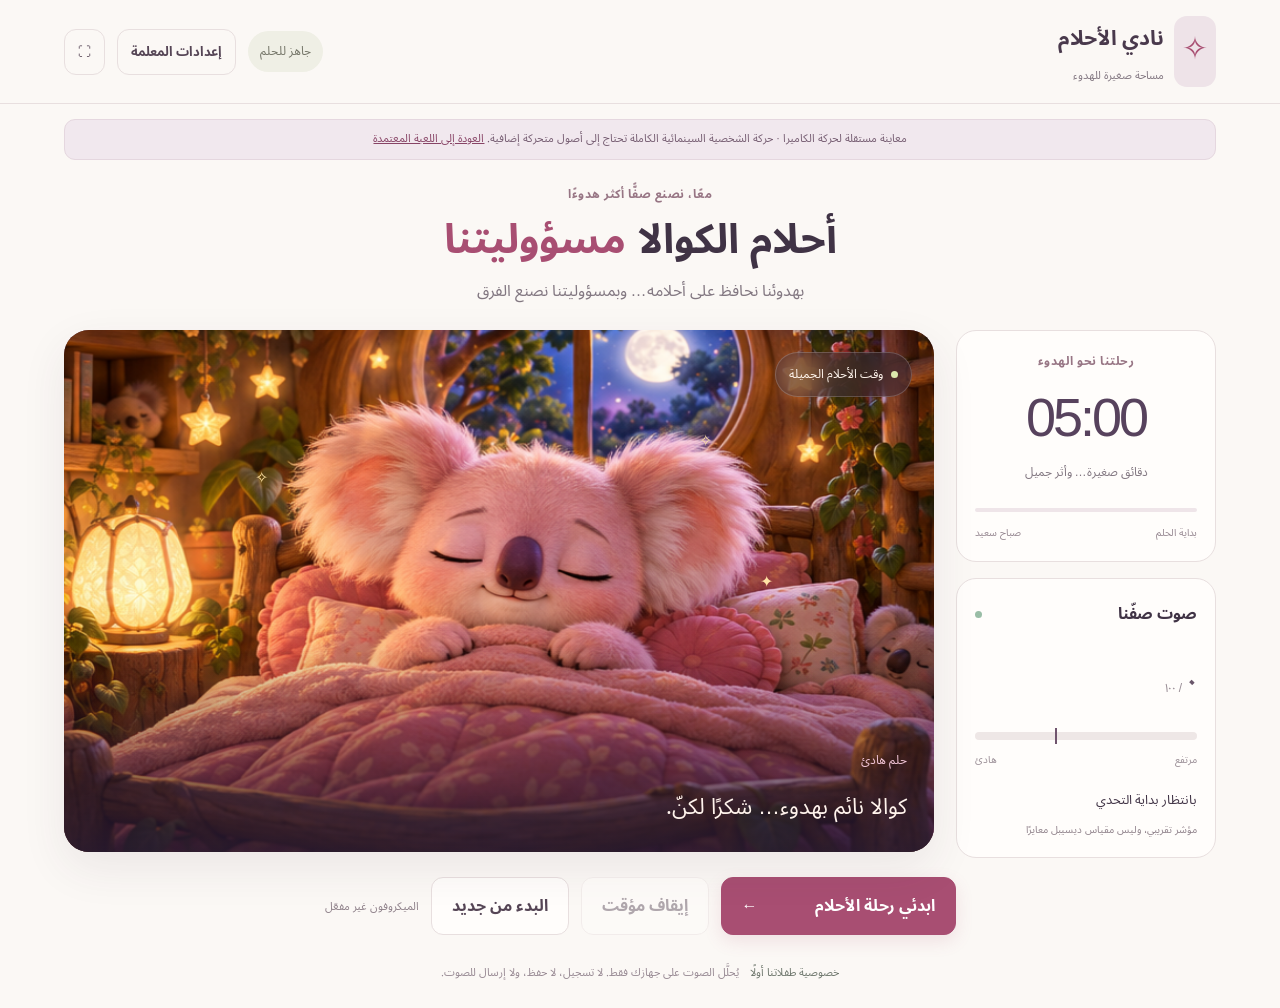
==== koala-camera/index.html @ 5e1e40b3 "Add isolated cinematic and fixed camera comparison experiment" ====
<!doctype html><html lang="ar" dir="rtl"><head><meta charset="utf-8"><meta name="viewport" content="width=device-width,initial-scale=1"><meta name="theme-color" content="#302539"><title>أحلام الكوالا مسؤوليتنا</title><link rel="stylesheet" href="style.css"><link rel="stylesheet" href="camera.css"></head><body>
<header class="mast"><a class="brand" href="./"><span class="brand-icon">✧</span> نادي الأحلام <small>مساحة صغيرة للهدوء</small></a><div class="top-actions"><span id="sourceBadge" class="badge">جاهز للحلم</span><button id="settingsBtn" class="icon-button">إعدادات المعلمة</button><button id="fullscreen" class="icon-button" aria-label="ملء الشاشة">⛶</button></div></header>
<main><aside class="experiment-note">معاينة مستقلة لحركة الكاميرا · حركة الشخصية السينمائية الكاملة تحتاج إلى أصول متحركة إضافية. <a href="../koala/">العودة إلى اللعبة المعتمدة</a></aside><section class="intro"><div class="eyebrow">معًا، نصنع صفًّا أكثر هدوءًا</div><h1>أحلام الكوالا <em>مسؤوليتنا</em></h1><p>بهدوئنا نحافظ على أحلامه… وبمسؤوليتنا نصنع الفرق</p></section>
<section class="game-layout"><div class="room" id="room" data-state="sleep" role="img" aria-label="كوالا وردي صغير يستريح في غرفة شجرة دافئة"><div class="art art-sleep"></div><div class="art art-warn"></div><div class="art art-cry"></div><div class="art art-happy"></div><div class="art art-recovery"></div><div class="recovery-paw"></div><div class="ear ear-left"></div><div class="ear ear-right"></div><div class="ambience"></div><div class="room-label"><span class="dot"></span><span id="sceneLabel">وقت الأحلام الجميلة</span></div><div class="sleep-motes" aria-hidden="true"><i>✧</i><i>✧</i><i>✦</i></div><div class="tears" aria-hidden="true"><i></i><i></i><i></i><i></i><i></i><i></i></div><div class="celebration" aria-hidden="true"></div><div class="scene-caption"><span id="stateTag">حلم هادئ</span><p id="status" role="status">كل لحظة هادئة تمنح حلمه جناحين.</p></div></div>
<aside class="dashboard"><div class="timer-card"><div class="eyebrow">رحلتنا نحو الهدوء</div><div id="timer" class="timer" role="timer" dir="ltr">05:00</div><p id="timerHint">دقائق صغيرة… وأثر جميل</p><div class="progress"><i id="progress"></i></div><div class="timer-meta"><span>بداية الحلم</span><span>صباح سعيد</span></div></div><div class="sound-card"><div class="card-heading"><h2>صوت صفّنا</h2><span class="live-dot"></span></div><div class="sound-number"><strong id="soundValue">٠</strong><span>/ ١٠٠</span></div><div class="meter"><i id="bar"></i><b id="thresholdMark"></b></div><div class="meter-labels"><span>هادئ</span><span>مرتفع</span></div><p id="soundText">بانتظار بداية التحدي</p><small>مؤشر تقريبي، وليس مقياس ديسيبل معايرًا</small></div><div class="encouragement"><span>✦</span><p>نتعلّم الهدوء معًا.<br><strong>وكل محاولة جديدة تصنع فرقًا.</strong></p></div></aside></section>
<nav class="controls" aria-label="التحكم بالتحدي"><button class="primary" id="start">ابدئي رحلة الأحلام <span>←</span></button><button id="pause" disabled>إيقاف مؤقت</button><button id="restart">البدء من جديد</button><span id="micStatus" role="status">الميكروفون غير مفعّل</span></nav>
<section id="demoControls" class="demo-controls" hidden aria-label="محاكاة الصف"><span>مختبر الأحلام · عرض تجريبي</span><button data-demo="quiet">صف هادئ</button><button data-demo="rising">ضوضاء متزايدة</button><button data-demo="loud">ضوضاء مستمرة</button><button data-demo="recovery">عودة الهدوء</button><button data-demo="finish">نهاية سعيدة</button></section>
<footer><span>خصوصية طفلاتنا أولًا</span> يُحلَّل الصوت على جهازك فقط. لا تسجيل، لا حفظ، ولا إرسال للصوت.</footer></main>
<dialog id="settings"><form id="settingsForm"><div class="dialog-heading"><div><div class="eyebrow">مساحتكِ يا معلمتنا</div><h2>نهيّئ حلمًا جميلًا</h2></div><button type="button" id="closeSettings" aria-label="إغلاق الإعدادات">×</button></div><p class="dialog-intro">اختاري ما يناسب نشاط الصف. يمكننا دائمًا أن نهدأ ونحاول مجددًا.</p><div class="fields"><label for="cameraMode">حركة الكاميرا<select id="cameraMode"><option value="cinematic" selected>سينمائية</option><option value="fixed">ثابتة</option></select><small id="cameraMotionNote">حركة هادئة داخل المشهد فقط.</small></label><label>مدة التحدي <span>١–٣٠ دقيقة</span><input id="minutes" type="number" min="1" max="30" step="1" value="5" required></label><label>نشاط الصف<select id="mode"><option value="0.035">أثناء الشرح — هدوء أكبر</option><option value="0.065" selected>أثناء التطبيق — يسمح بالحديث الهادئ</option><option value="0.10">أثناء العمل الجماعي — حديث معتدل</option></select></label><label>استمرار الضوضاء قبل الاستيقاظ <span>ثوانٍ</span><input id="seconds" type="number" min="2" max="20" value="4" required></label><label>مدة الهدوء للتعافي <span>ثوانٍ</span><input id="recovery" type="number" min="2" max="20" value="4" required></label></div><label class="range-label" for="gain">حساسية الميكروفون <output id="gainText">100%</output></label><input id="gain" type="range" min="50" max="250" value="100"><div class="calibration"><div><strong>لصفّكِ بصمته الصوتية</strong><p id="calibrationText">عايري ضجيج الغرفة الطبيعي لمدة ٣ ثوانٍ قبل البدء.</p></div><button type="button" id="calibrate">معايرة الميكروفون</button></div><p id="permission" class="permission" role="status">سيطلب المتصفح إذن الميكروفون عند البدء. يمكنكِ التجربة دونه.</p><div class="dialog-actions"><button type="submit" class="primary" id="micStart">بدء التحدي بالميكروفون</button><button type="button" id="demoStart">التجربة دون ميكروفون</button></div><p class="privacy">يلزم HTTPS أو localhost للميكروفون. الحساسية والمؤشر تقريبيان، ولا يُقيَّم أي طفل على حدة.</p></form></dialog>
<dialog id="result"><div class="result-star">✧</div><div class="eyebrow">كل محاولة تستحق الاحتفاء</div><h2>أحسنتن يا صديقاتي!</h2><p>شكرًا يا صديقاتي! لقد حافظتن على أحلامي الجميلة، وأثبتن أنكن قادرات على تحمّل المسؤولية!</p><div class="result-score"><strong id="score">١٠٠٪</strong><span>من الوقت ضمن المستوى المختار تقريبًا</span></div><p class="result-note">نحتفل بتعاونكن ومحاولاتكن، ونستطيع التحسّن كل يوم.</p><button id="dismissResult">شاهدي فرحة الكوالا</button><button id="newChallenge" class="primary">تحدٍّ جديد</button></dialog>
<script type="module" src="app.js"></script><script type="module" src="camera.mjs"></script></body></html>
---- koala-camera/style.css ----
@font-face{font-family:DreamArabic;src:url(../koala/assets/arabic-regular.ttf);font-weight:400 500;font-display:swap}@font-face{font-family:DreamArabic;src:url(../koala/assets/arabic-bold.ttf);font-weight:700 800;font-display:swap}
:root{font-family:DreamArabic,Tahoma,Arial,sans-serif;color:#403345;background:#fbf8f5;font-synthesis:none;--rose:#a84e72;--muted:#827781;--line:#e8dfdf}*{box-sizing:border-box}body{margin:0}button,input,select{font:inherit}button{min-height:46px;cursor:pointer;border:1px solid var(--line);border-radius:12px;padding:11px 20px;background:#fffdfb;color:#554555;font-weight:700;transition:background .2s,transform .2s}button:hover{background:#f6e8ef;transform:translateY(-1px)}button:focus-visible,input:focus-visible,select:focus-visible{outline:3px solid #925bb9;outline-offset:3px}button:disabled{opacity:.45;cursor:default;transform:none}.primary{background:#a84e72;color:white;border-color:#a84e72;box-shadow:0 6px 18px #a84e7224}.primary:hover{background:#8d3e5e}.mast{max-width:1440px;margin:auto;padding:24px 5%;display:flex;align-items:center;justify-content:space-between;border-bottom:1px solid var(--line)}.brand{text-decoration:none;color:#49394c;font-size:21px;font-weight:800;display:grid;grid-template-columns:42px auto;column-gap:10px}.brand-icon{grid-row:span 2;background:#eee3e8;border-radius:13px;color:var(--rose);font-size:31px;text-align:center}.brand small{font-size:11px;font-weight:500;color:var(--muted);margin-top:4px}.top-actions{display:flex;align-items:center;gap:12px}.icon-button{background:transparent;padding:8px 13px;font-size:13px;min-height:40px}.badge{font-size:12px;color:#747568;background:#efefe5;padding:8px 12px;border-radius:30px}main{max-width:1360px;padding:0 5%;margin:auto}.intro{text-align:center;padding:33px 0 27px}.eyebrow{font-size:12px;letter-spacing:.5px;color:#977584;font-weight:700}h1{font-size:clamp(30px,3.2vw,46px);margin:10px 0;font-weight:800;line-height:1.3}h1 em{font-style:normal;color:var(--rose)}.intro p{color:var(--muted);font-size:16px;margin:0}.game-layout{display:grid;grid-template-columns:minmax(0,1fr) 260px;gap:22px;direction:ltr}.room{direction:rtl;aspect-ratio:4/3;position:relative;overflow:hidden;border-radius:25px;background:#704f6b;isolation:isolate;box-shadow:0 16px 45px #48334116}.art{position:absolute;inset:-1.5%;background-image:url('../koala/assets/dreams.png');background-size:200% 200%;transition:opacity 1.5s,filter 2s;will-change:transform;opacity:0}.art-sleep{background-position:0 0;opacity:1;animation:breathe 5s ease-in-out infinite}.art-warn{background-position:100% 0}.art-cry{background-position:0 100%}.art-happy{background-position:100% 100%}.room[data-state=warn] .art-sleep,.room[data-state=cry] .art-sleep,.room[data-state=happy] .art-sleep{opacity:0}.room[data-state=warn] .art-warn,.room[data-state=cry] .art-cry,.room[data-state=happy] .art-happy{opacity:1}.room[data-state=warn] .art-warn{animation:stir 3s ease-in-out infinite}.room[data-state=cry] .art-cry{animation:sob 2s ease-in-out infinite}.room[data-state=recovery] .art-sleep{filter:brightness(1.08);animation:breathe 5s ease-in-out infinite}.room[data-state=happy] .art-happy{animation:joy 3s ease-in-out infinite}.ambience{position:absolute;inset:0;background:linear-gradient(transparent 60%,#291d37c9);pointer-events:none}.room-label{position:absolute;top:22px;right:22px;display:flex;gap:8px;align-items:center;color:#fff5ed;font-size:12px;background:#38283d70;backdrop-filter:blur(12px);padding:9px 13px;border:1px solid #ffffff30;border-radius:30px}.dot,.live-dot{width:7px;height:7px;background:#dce8ac;border-radius:50%;display:inline-block}.scene-caption{position:absolute;bottom:22px;right:27px;left:27px;color:#fff3ec;text-align:right;pointer-events:none}.scene-caption span{font-size:12px;color:#f4c8da}.scene-caption p{font-size:clamp(16px,1.8vw,22px);margin:8px 0 0}.dashboard{direction:rtl;display:flex;flex-direction:column;gap:16px}.timer-card,.sound-card{border:1px solid var(--line);border-radius:20px;background:#fffdfb;padding:24px}.timer-card{text-align:center}.timer{font:500 clamp(44px,4.7vw,65px) Arial,sans-serif;color:#57425d;letter-spacing:-3px;margin:19px 0 10px;font-variant-numeric:tabular-nums}.timer-card p{font-size:12px;color:var(--muted)}.progress{height:4px;background:#efe5e9;border-radius:4px;margin-top:23px;overflow:hidden;direction:ltr}.progress i{display:block;background:#ba8098;width:0;height:100%}.timer-meta{display:flex;justify-content:space-between;font-size:10px;color:#94858f;margin-top:10px}.card-heading{display:flex;justify-content:space-between;align-items:center}.card-heading h2{font-size:16px;margin:0}.live-dot{background:#99bda6}.sound-number{display:flex;align-items:baseline;gap:5px;margin:16px 0;color:#988c94}.sound-number strong{font-size:33px;color:#69566a;font-weight:500}.sound-number span{font-size:12px}.meter{height:8px;border-radius:9px;background:#eee7e6;position:relative;direction:ltr}.meter i{display:block;height:100%;border-radius:9px;width:0;background:linear-gradient(90deg,#9ec9b4,#dec990,#c77693);transition:width .15s}.meter b{position:absolute;top:-4px;height:16px;width:2px;background:#70546d;left:36%}.meter-labels{display:flex;justify-content:space-between;font-size:10px;color:#988c94;margin-top:9px}.sound-card p{font-size:13px;margin:16px 0 7px}.sound-card small{font-size:10px;color:#8d7f88;line-height:1.8;display:block}.encouragement{display:flex;gap:13px;align-items:center;padding:0 13px;color:#8e697d;flex:1}.encouragement>span{font-size:31px;color:#b79a75}.encouragement p{font-size:12px;line-height:1.9}.encouragement strong{font-weight:500;color:#9a8c94}.controls{display:flex;justify-content:center;gap:12px;align-items:center;flex-wrap:wrap;margin:24px 0 15px}.controls .primary{min-width:235px;display:flex;justify-content:space-between;gap:25px}.controls>span{font-size:11px;color:#8d7f88}.demo-controls{background:#f0e8ee;padding:13px;border-radius:14px;display:flex;align-items:center;justify-content:center;gap:8px;flex-wrap:wrap}.demo-controls[hidden]{display:none}.demo-controls>span{font-size:12px;margin-inline:8px}.demo-controls button{font-size:12px;padding:8px 12px;min-height:42px}.demo-controls button[aria-pressed=true]{background:#734e72;color:white}footer{text-align:center;font-size:11px;color:#978993;padding:18px 0 25px;line-height:1.8}footer span{color:#6c756b;margin-inline-end:8px}dialog{border:1px solid #e4d6df;border-radius:25px;padding:30px;background:#fffcfa;color:#4c394e;width:min(650px,calc(100% - 28px));max-height:90dvh;box-shadow:0 30px 100px #23152d45}dialog::backdrop{background:#261e35a8;backdrop-filter:blur(7px)}.dialog-heading{display:flex;align-items:center;justify-content:space-between}.dialog-heading h2{font-size:27px;margin:6px 0}.dialog-heading button{font-size:23px;padding:4px 15px}.dialog-intro{font-size:14px;line-height:1.8;color:#8c7b86;margin-bottom:22px}.fields{display:grid;grid-template-columns:1fr 1fr;gap:20px}label{font-size:13px;font-weight:700;display:block}label span{font-size:10px;color:#8c7b86;font-weight:400;margin-inline-start:5px}input[type=number],select{display:block;width:100%;margin-top:8px;background:white;border:1px solid #e1d6df;border-radius:10px;padding:12px;color:#57445b;min-height:47px;font-size:13px}input[type=range]{width:100%;accent-color:#a84e72;margin:17px 0}.range-label{display:flex;justify-content:space-between;margin-top:23px}.calibration{display:flex;align-items:center;gap:14px;background:#f3eeee;border-radius:13px;padding:15px;margin-top:10px}.calibration strong{font-size:13px}.calibration p{font-size:11px;line-height:1.7;margin:7px 0 0;color:#7e6c79}.calibration button{font-size:11px;white-space:nowrap}.permission{font-size:12px;line-height:1.8;color:#826778}.dialog-actions{display:flex;gap:10px;margin-top:20px}.dialog-actions button{flex:1;font-size:13px}.privacy{font-size:10px;color:#8c7b86;line-height:1.8;margin-bottom:0}#result{text-align:center;width:min(540px,calc(100% - 28px))}.result-star{color:#b79054;font-size:65px}#result h2{font-size:32px;color:#a84e72}#result p{line-height:2;font-size:17px}.result-score{padding:20px;background:#f2ebe9;border-radius:15px;margin:20px 0;display:grid;gap:7px}.result-score strong{font-size:38px;color:#a84e72}.result-score span,.result-note{font-size:12px!important;color:#81747f}#result button{margin:5px;font-size:13px}.tears{display:none;position:absolute;inset:0;pointer-events:none}.room[data-state=cry] .tears{display:block}.tears i{position:absolute;left:43%;top:46%;width:9px;height:17px;background:radial-gradient(circle at 35% 30%,#fff 0 8%,#d4f4ffba 23%,#84c6e2b0 70%);border:1px solid #d8f6ffb0;border-radius:65% 35% 65% 35%;transform:rotate(-35deg);animation:tear 1.9s cubic-bezier(.4,0,.8,.5) infinite both;filter:drop-shadow(0 2px 3px #5f9bb980)}.tears i:nth-child(2){animation-delay:-.65s}.tears i:nth-child(3){animation-delay:-1.3s}.tears i:nth-child(n+4){left:56%;animation-duration:2.15s}.tears i:nth-child(4){animation-delay:-.25s}.tears i:nth-child(5){animation-delay:-.95s}.tears i:nth-child(6){animation-delay:-1.65s}.wipe{position:absolute;width:11%;height:8%;left:42%;top:47%;border-radius:40%;background:radial-gradient(ellipse,#ffebf4dc,#e7adc099,transparent 75%);opacity:0;pointer-events:none}.room[data-state=recovery] .wipe{animation:wipe 2.4s ease-in-out 1}.sleep-motes i{position:absolute;left:22%;top:25%;color:#ffe3a5;animation:float 6s infinite;font-style:normal}.sleep-motes i:nth-child(2){left:73%;top:18%;animation-delay:-2s}.sleep-motes i:nth-child(3){left:80%;top:45%;animation-delay:-4s}.room[data-state=cry] .sleep-motes{opacity:.2;transition:opacity 1.5s}.celebration{position:absolute;inset:0;pointer-events:none;display:none}.room[data-state=happy] .celebration{display:block}.celebration i{position:absolute;color:#ffe2a2;font-style:normal;animation:magic 4s ease-out infinite;left:var(--x);top:80%;animation-delay:var(--delay);font-size:var(--size)}body.paused .room *,body.paused .room{animation-play-state:paused!important}@keyframes breathe{50%{transform:scale(1.013) translateY(2px)}}@keyframes stir{40%{transform:rotate(.5deg) scale(1.01)}70%{transform:rotate(-.4deg)}}@keyframes sob{35%{transform:translateY(2px) scale(1.006)}65%{transform:translateX(1px)}}@keyframes joy{50%{transform:translateY(-4px) scale(1.015)}}@keyframes tear{0%{opacity:0;transform:translate(0,-5px) scale(.35) rotate(-35deg)}15%{opacity:.95}55%{opacity:.85;transform:translate(2px,25px) scale(.8) rotate(-25deg)}90%,100%{opacity:0;transform:translate(5px,85px) scale(.55) rotate(-20deg)}}@keyframes wipe{20%,70%{opacity:.9}30%{transform:translateX(20px) rotate(-15deg)}65%{transform:translateX(-8px)}100%{opacity:0}}@keyframes float{50%{transform:translateY(-10px);opacity:.45}}@keyframes magic{0%{transform:translateY(0) rotate(0);opacity:0}20%{opacity:1}100%{transform:translateY(-360px) rotate(160deg);opacity:0}}@media(min-width:1500px){main{max-width:1460px}.game-layout{grid-template-columns:minmax(0,1fr) 290px}}@media(max-width:900px){.game-layout{grid-template-columns:minmax(0,1fr) 215px;gap:14px}.timer-card,.sound-card{padding:18px}.intro{padding:25px 0}.encouragement{display:none}.room{aspect-ratio:1.1}.art{background-size:266.66% 200%;background-position-x:16.66%}.art-warn,.art-happy{background-position-x:83.33%}.tears i{left:40%}.tears i:nth-child(n+4){left:58%}}@media(max-width:650px){.mast{padding:16px 5%}.brand{font-size:17px}.brand small{font-size:9px}.badge{display:none}.top-actions{gap:6px}.icon-button{font-size:11px;padding:8px}.intro p{font-size:12px}.intro .eyebrow{font-size:10px}.intro h1{font-size:29px}.game-layout{display:flex;flex-direction:column}.room{aspect-ratio:4/3;border-radius:18px}.art{background-size:200% 200%;background-position-x:0}.art-warn,.art-happy{background-position-x:100%}.tears i{left:43%;width:6px;height:12px}.tears i:nth-child(n+4){left:56%}.dashboard{display:grid;grid-template-columns:1fr 1fr;gap:12px}.timer-card,.sound-card{padding:15px;border-radius:15px}.timer{font-size:42px;margin:12px 0}.timer-card .eyebrow{font-size:10px}.timer-card p{font-size:10px}.timer-meta{font-size:9px}.sound-number{margin:7px 0}.sound-card small{font-size:9px}.sound-card p{font-size:11px;margin:10px 0 4px}.card-heading h2{font-size:13px}.controls{gap:8px;margin-top:17px}.controls .primary{width:100%;justify-content:center}.controls>button{font-size:12px;flex:1}.controls>span{width:100%;text-align:center;margin-top:5px}.scene-caption{right:18px;bottom:15px}.scene-caption p{font-size:14px}.room-label{top:13px;right:13px;font-size:10px}.fields{gap:14px}dialog{padding:20px}.dialog-heading h2{font-size:24px}.calibration{flex-direction:column;align-items:stretch}.dialog-actions{flex-direction:column}footer{font-size:10px}.tears{--drop:55px}}@media(prefers-reduced-motion:reduce){*,*::before,*::after{scroll-behavior:auto!important;animation:none!important;transition-duration:.01ms!important}.room[data-state=cry] .tears i{opacity:.7}.celebration{display:none!important}}
[hidden]{display:none!important}.ear{position:absolute;inset:-1.5%;background:url('../koala/assets/dreams.png') 0 0/200% 200%;pointer-events:none;opacity:0}.room[data-state=sleep] .ear{opacity:1}.ear-left{clip-path:ellipse(12% 17% at 31% 33%);transform-origin:38% 42%;animation:ear-twitch 9s ease-in-out infinite}.ear-right{clip-path:ellipse(12% 17% at 69% 36%);transform-origin:62% 42%;animation:ear-twitch 11s 2s ease-in-out infinite}@keyframes ear-twitch{0%,68%,78%,100%{transform:rotate(0)}71%,75%{transform:rotate(.9deg)}73%{transform:rotate(-.5deg)}}
@media(prefers-reduced-motion:reduce){.ear{animation:none!important}}
.art-recovery{background-image:url('../koala/assets/recovery.png');background-size:100% 100%;background-position:center}.room[data-state=recovery] .art-sleep{opacity:0}.room[data-state=recovery] .art-recovery{opacity:1;animation:breathe 5s ease-in-out infinite}.recovery-paw{position:absolute;inset:-1.5%;background:url('../koala/assets/recovery.png') center/100% 100%;clip-path:ellipse(9% 12% at 41% 51%);transform-origin:40% 59%;opacity:0;pointer-events:none}.room[data-state=recovery] .recovery-paw{animation:paw-wipe 2.5s ease-in-out both}@keyframes paw-wipe{0%,100%{opacity:0;transform:rotate(0)}35%{opacity:1;transform:rotate(1deg)}65%{opacity:1;transform:rotate(-1deg)}}
@media(min-width:901px) and (max-height:950px){.mast{padding-top:16px;padding-bottom:16px}.intro{padding:22px 0}.intro h1{margin:7px 0}.room{aspect-ratio:auto;min-height:420px;height:58vh}.timer-card,.sound-card{padding:18px}.timer{margin:12px 0;font-size:54px}.encouragement{display:none}.controls{margin:19px 0 10px}}
@media(prefers-reduced-motion:reduce){.room[data-state=recovery] .recovery-paw{animation:none!important}}
.meter-labels{direction:ltr}@media(max-width:650px){.controls .primary{flex:0 0 100%}.controls>button{min-height:48px}}
.art-cry{filter:saturate(.76) brightness(.86)}
---- koala-camera/camera.css ----
/* Experiment only. No camera transforms are applied to the room container or interface. */
.camera-stage{position:absolute;inset:0;transform-origin:50% 43%;transform:scale(1);will-change:transform;pointer-events:none}
.camera-stage.camera-stationary{will-change:auto}
/* Preserve the full reference frame at tablet widths: extra CSS cropping would cut the ears. */
.camera-stage .art{background-size:200% 200%;background-position-x:0}
.camera-stage .art-warn,.camera-stage .art-happy{background-position-x:100%}
.camera-stage .art-recovery{background-size:100% 100%;background-position:center}
.experiment-note{font-size:11px;color:#755c71;background:#f1e8ee;border:1px solid #e5d7df;border-radius:11px;padding:9px 14px;margin-top:15px;line-height:1.9;text-align:center}
.experiment-note a{color:#884466;white-space:nowrap}
#cameraMotionNote{display:block;font-size:10px;font-weight:400;color:#827781;line-height:1.8;margin-top:5px}
@media(prefers-reduced-motion:reduce){.camera-stage{transform:none!important;will-change:auto}}
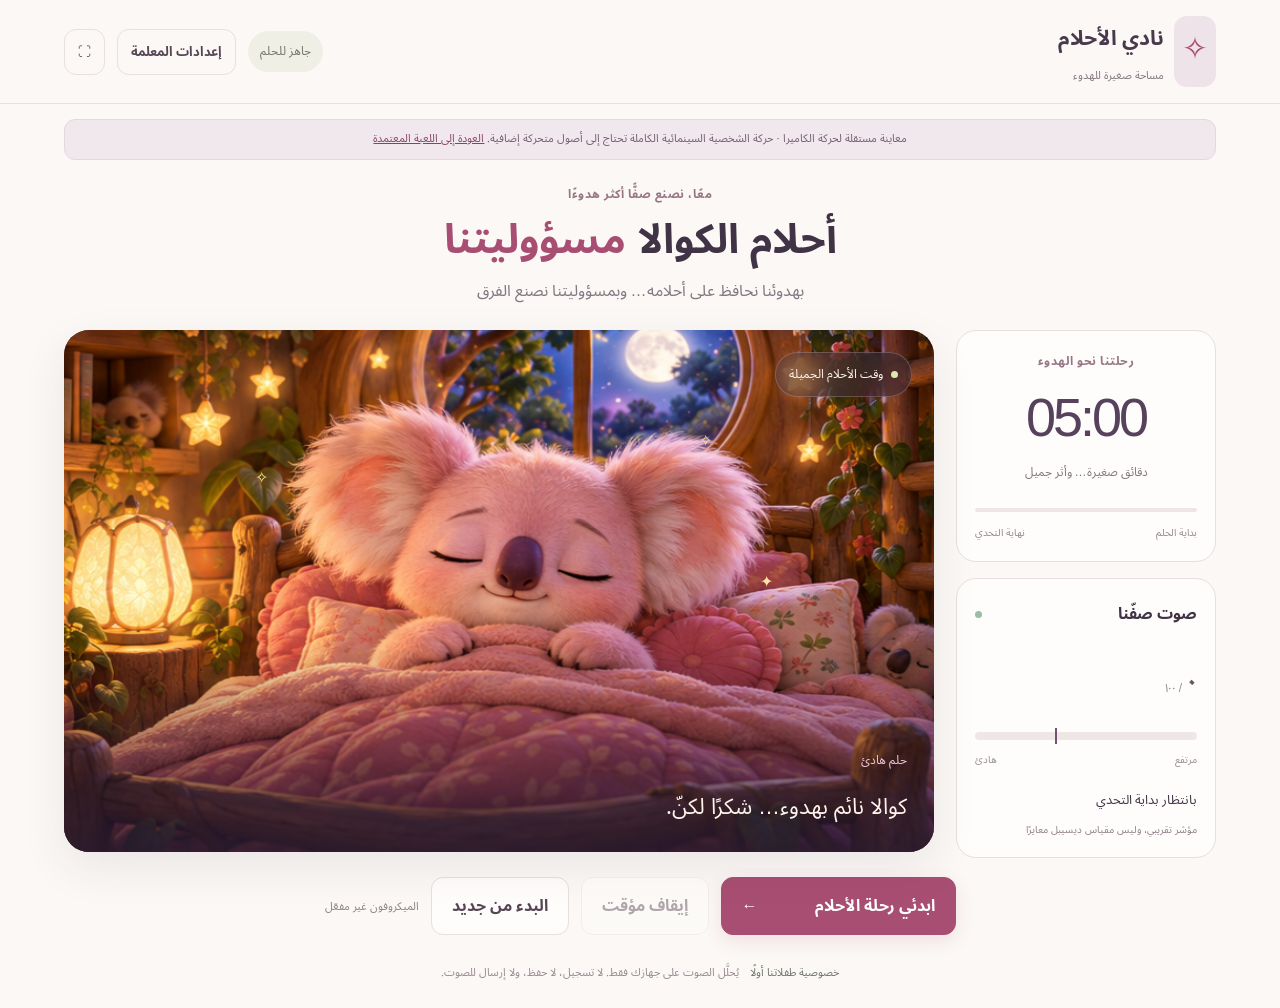
==== commit 9f839102: "Show automatic threshold-based endings without a blocking modal" ====
--- a/koala-camera/index.html
+++ b/koala-camera/index.html
@@ -1,11 +1,11 @@
-<!doctype html><html lang="ar" dir="rtl"><head><meta charset="utf-8"><meta name="viewport" content="width=device-width,initial-scale=1"><meta name="theme-color" content="#302539"><title>أحلام الكوالا مسؤوليتنا</title><link rel="stylesheet" href="style.css"><link rel="stylesheet" href="camera.css"></head><body>
+<!doctype html><html lang="ar" dir="rtl"><head><meta charset="utf-8"><meta name="viewport" content="width=device-width,initial-scale=1"><meta name="theme-color" content="#302539"><title>أحلام الكوالا مسؤوليتنا</title><link rel="stylesheet" href="style.css"><link rel="stylesheet" href="../koala/ending.css"><link rel="stylesheet" href="camera.css"></head><body>
 <header class="mast"><a class="brand" href="./"><span class="brand-icon">✧</span> نادي الأحلام <small>مساحة صغيرة للهدوء</small></a><div class="top-actions"><span id="sourceBadge" class="badge">جاهز للحلم</span><button id="settingsBtn" class="icon-button">إعدادات المعلمة</button><button id="fullscreen" class="icon-button" aria-label="ملء الشاشة">⛶</button></div></header>
 <main><aside class="experiment-note">معاينة مستقلة لحركة الكاميرا · حركة الشخصية السينمائية الكاملة تحتاج إلى أصول متحركة إضافية. <a href="../koala/">العودة إلى اللعبة المعتمدة</a></aside><section class="intro"><div class="eyebrow">معًا، نصنع صفًّا أكثر هدوءًا</div><h1>أحلام الكوالا <em>مسؤوليتنا</em></h1><p>بهدوئنا نحافظ على أحلامه… وبمسؤوليتنا نصنع الفرق</p></section>
 <section class="game-layout"><div class="room" id="room" data-state="sleep" role="img" aria-label="كوالا وردي صغير يستريح في غرفة شجرة دافئة"><div class="art art-sleep"></div><div class="art art-warn"></div><div class="art art-cry"></div><div class="art art-happy"></div><div class="art art-recovery"></div><div class="recovery-paw"></div><div class="ear ear-left"></div><div class="ear ear-right"></div><div class="ambience"></div><div class="room-label"><span class="dot"></span><span id="sceneLabel">وقت الأحلام الجميلة</span></div><div class="sleep-motes" aria-hidden="true"><i>✧</i><i>✧</i><i>✦</i></div><div class="tears" aria-hidden="true"><i></i><i></i><i></i><i></i><i></i><i></i></div><div class="celebration" aria-hidden="true"></div><div class="scene-caption"><span id="stateTag">حلم هادئ</span><p id="status" role="status">كل لحظة هادئة تمنح حلمه جناحين.</p></div></div>
-<aside class="dashboard"><div class="timer-card"><div class="eyebrow">رحلتنا نحو الهدوء</div><div id="timer" class="timer" role="timer" dir="ltr">05:00</div><p id="timerHint">دقائق صغيرة… وأثر جميل</p><div class="progress"><i id="progress"></i></div><div class="timer-meta"><span>بداية الحلم</span><span>صباح سعيد</span></div></div><div class="sound-card"><div class="card-heading"><h2>صوت صفّنا</h2><span class="live-dot"></span></div><div class="sound-number"><strong id="soundValue">٠</strong><span>/ ١٠٠</span></div><div class="meter"><i id="bar"></i><b id="thresholdMark"></b></div><div class="meter-labels"><span>هادئ</span><span>مرتفع</span></div><p id="soundText">بانتظار بداية التحدي</p><small>مؤشر تقريبي، وليس مقياس ديسيبل معايرًا</small></div><div class="encouragement"><span>✦</span><p>نتعلّم الهدوء معًا.<br><strong>وكل محاولة جديدة تصنع فرقًا.</strong></p></div></aside></section>
+<aside class="dashboard"><div class="timer-card"><div class="eyebrow">رحلتنا نحو الهدوء</div><div id="timer" class="timer" role="timer" dir="ltr">05:00</div><p id="timerHint">دقائق صغيرة… وأثر جميل</p><div class="progress"><i id="progress"></i></div><div class="timer-meta"><span>بداية الحلم</span><span>نهاية التحدي</span></div></div><div class="sound-card"><section id="endingSummary" class="ending-summary" hidden role="status" aria-live="polite" aria-atomic="true"><strong id="score" class="ending-score"></strong><h2 id="resultTitle"></h2><p id="resultText"></p><small id="resultContext"></small><button id="newChallenge" class="primary">تحدٍّ جديد</button></section><div id="liveSound"><div class="card-heading"><h2>صوت صفّنا</h2><span class="live-dot"></span></div><div class="sound-number"><strong id="soundValue">٠</strong><span>/ ١٠٠</span></div><div class="meter"><i id="bar"></i><b id="thresholdMark"></b></div><div class="meter-labels"><span>هادئ</span><span>مرتفع</span></div><p id="soundText">بانتظار بداية التحدي</p><small>مؤشر تقريبي، وليس مقياس ديسيبل معايرًا</small></div></div><div class="encouragement"><span>✦</span><p>نتعلّم الهدوء معًا.<br><strong>وكل محاولة جديدة تصنع فرقًا.</strong></p></div></aside></section>
 <nav class="controls" aria-label="التحكم بالتحدي"><button class="primary" id="start">ابدئي رحلة الأحلام <span>←</span></button><button id="pause" disabled>إيقاف مؤقت</button><button id="restart">البدء من جديد</button><span id="micStatus" role="status">الميكروفون غير مفعّل</span></nav>
-<section id="demoControls" class="demo-controls" hidden aria-label="محاكاة الصف"><span>مختبر الأحلام · عرض تجريبي</span><button data-demo="quiet">صف هادئ</button><button data-demo="rising">ضوضاء متزايدة</button><button data-demo="loud">ضوضاء مستمرة</button><button data-demo="recovery">عودة الهدوء</button><button data-demo="finish">نهاية سعيدة</button></section>
+<section id="demoControls" class="demo-controls" hidden aria-label="محاكاة الصف"><span>مختبر الأحلام · عرض تجريبي</span><button data-demo="quiet">صف هادئ</button><button data-demo="rising">ضوضاء متزايدة</button><button data-demo="loud">ضوضاء مستمرة</button><button data-demo="recovery">عودة الهدوء</button><button data-demo="finish">إنهاء بالنتيجة الحالية</button><button data-demo="success">تجربة تحقيق الهدف</button><button data-demo="retry">تجربة المحاولة مجددًا</button></section>
 <footer><span>خصوصية طفلاتنا أولًا</span> يُحلَّل الصوت على جهازك فقط. لا تسجيل، لا حفظ، ولا إرسال للصوت.</footer></main>
-<dialog id="settings"><form id="settingsForm"><div class="dialog-heading"><div><div class="eyebrow">مساحتكِ يا معلمتنا</div><h2>نهيّئ حلمًا جميلًا</h2></div><button type="button" id="closeSettings" aria-label="إغلاق الإعدادات">×</button></div><p class="dialog-intro">اختاري ما يناسب نشاط الصف. يمكننا دائمًا أن نهدأ ونحاول مجددًا.</p><div class="fields"><label for="cameraMode">حركة الكاميرا<select id="cameraMode"><option value="cinematic" selected>سينمائية</option><option value="fixed">ثابتة</option></select><small id="cameraMotionNote">حركة هادئة داخل المشهد فقط.</small></label><label>مدة التحدي <span>١–٣٠ دقيقة</span><input id="minutes" type="number" min="1" max="30" step="1" value="5" required></label><label>نشاط الصف<select id="mode"><option value="0.035">أثناء الشرح — هدوء أكبر</option><option value="0.065" selected>أثناء التطبيق — يسمح بالحديث الهادئ</option><option value="0.10">أثناء العمل الجماعي — حديث معتدل</option></select></label><label>استمرار الضوضاء قبل الاستيقاظ <span>ثوانٍ</span><input id="seconds" type="number" min="2" max="20" value="4" required></label><label>مدة الهدوء للتعافي <span>ثوانٍ</span><input id="recovery" type="number" min="2" max="20" value="4" required></label></div><label class="range-label" for="gain">حساسية الميكروفون <output id="gainText">100%</output></label><input id="gain" type="range" min="50" max="250" value="100"><div class="calibration"><div><strong>لصفّكِ بصمته الصوتية</strong><p id="calibrationText">عايري ضجيج الغرفة الطبيعي لمدة ٣ ثوانٍ قبل البدء.</p></div><button type="button" id="calibrate">معايرة الميكروفون</button></div><p id="permission" class="permission" role="status">سيطلب المتصفح إذن الميكروفون عند البدء. يمكنكِ التجربة دونه.</p><div class="dialog-actions"><button type="submit" class="primary" id="micStart">بدء التحدي بالميكروفون</button><button type="button" id="demoStart">التجربة دون ميكروفون</button></div><p class="privacy">يلزم HTTPS أو localhost للميكروفون. الحساسية والمؤشر تقريبيان، ولا يُقيَّم أي طفل على حدة.</p></form></dialog>
-<dialog id="result"><div class="result-star">✧</div><div class="eyebrow">كل محاولة تستحق الاحتفاء</div><h2>أحسنتن يا صديقاتي!</h2><p>شكرًا يا صديقاتي! لقد حافظتن على أحلامي الجميلة، وأثبتن أنكن قادرات على تحمّل المسؤولية!</p><div class="result-score"><strong id="score">١٠٠٪</strong><span>من الوقت ضمن المستوى المختار تقريبًا</span></div><p class="result-note">نحتفل بتعاونكن ومحاولاتكن، ونستطيع التحسّن كل يوم.</p><button id="dismissResult">شاهدي فرحة الكوالا</button><button id="newChallenge" class="primary">تحدٍّ جديد</button></dialog>
-<script type="module" src="app.js"></script><script type="module" src="camera.mjs"></script></body></html>
+<dialog id="settings"><form id="settingsForm"><div class="dialog-heading"><div><div class="eyebrow">مساحتكِ يا معلمتنا</div><h2>نهيّئ حلمًا جميلًا</h2></div><button type="button" id="closeSettings" aria-label="إغلاق الإعدادات">×</button></div><p class="dialog-intro">اختاري ما يناسب نشاط الصف. يمكننا دائمًا أن نهدأ ونحاول مجددًا.</p><div class="fields"><label for="cameraMode">حركة الكاميرا<select id="cameraMode"><option value="cinematic" selected>سينمائية</option><option value="fixed">ثابتة</option></select><small id="cameraMotionNote">حركة هادئة داخل المشهد فقط.</small></label><label>مدة التحدي <span>١–٣٠ دقيقة</span><input id="minutes" type="number" min="1" max="30" step="1" value="5" required></label><label for="successTarget">هدف وقت الهدوء <span>٪ من مدة التحدي</span><input id="successTarget" type="number" min="1" max="100" step="1" value="80" required><small>من مدة التحدي، دون احتساب الفترات غير المرصودة هدوءًا.</small></label><label>نشاط الصف<select id="mode"><option value="0.035">أثناء الشرح — هدوء أكبر</option><option value="0.065" selected>أثناء التطبيق — يسمح بالحديث الهادئ</option><option value="0.10">أثناء العمل الجماعي — حديث معتدل</option></select></label><label>استمرار الضوضاء قبل الاستيقاظ <span>ثوانٍ</span><input id="seconds" type="number" min="2" max="20" value="4" required></label><label>مدة الهدوء للتعافي <span>ثوانٍ</span><input id="recovery" type="number" min="2" max="20" value="4" required></label></div><label class="range-label" for="gain">حساسية الميكروفون <output id="gainText">100%</output></label><input id="gain" type="range" min="50" max="250" value="100"><div class="calibration"><div><strong>لصفّكِ بصمته الصوتية</strong><p id="calibrationText">عايري ضجيج الغرفة الطبيعي لمدة ٣ ثوانٍ قبل البدء.</p></div><button type="button" id="calibrate">معايرة الميكروفون</button></div><p id="permission" class="permission" role="status">سيطلب المتصفح إذن الميكروفون عند البدء. يمكنكِ التجربة دونه.</p><div class="dialog-actions"><button type="submit" class="primary" id="micStart">بدء التحدي بالميكروفون</button><button type="button" id="demoStart">التجربة دون ميكروفون</button></div><p class="privacy">يلزم HTTPS أو localhost للميكروفون. الحساسية والمؤشر تقريبيان، ولا يُقيَّم أي طفل على حدة.</p></form></dialog>
+
+<script type="module" src="app.js?v=endings-1"></script><script type="module" src="camera.mjs?v=endings-1"></script></body></html>
--- a/koala/ending.css
+++ b/koala/ending.css
@@ -0,0 +1,22 @@
+/* Non-blocking result replaces the inactive sound card, never the character. */
+.sound-card.ending-active{padding:0;background:transparent;border:0}
+.ending-summary{border:1px solid #e3d2dd;border-radius:18px;background:#fffaf5;padding:18px;text-align:center;box-shadow:0 8px 25px #8d617e12;animation:ending-arrive .5s ease both}
+.ending-summary .ending-score{display:block;font-size:36px;font-weight:700;line-height:1.4;color:#a84e72}
+.ending-summary h2{font-size:16px;margin:8px 0;color:#76516e}
+.ending-summary p{font-size:13px;line-height:1.9;margin:6px 0}
+.ending-summary small{display:block;font-size:10px;line-height:1.8;color:#827781;margin:8px 0}
+.ending-summary button{font-size:13px;width:100%;margin-top:7px}
+.ending-summary[data-outcome=retry]{background:#f8f3fa;border-color:#ddd1e4}
+.room[data-state=disappointed] .art-sleep{opacity:0}
+.room[data-state=disappointed] .art-cry{opacity:1;filter:saturate(.85) brightness(.96);animation:sob 2.7s ease-in-out infinite}
+.room[data-state=disappointed] .tears{display:block}
+.room[data-state=disappointed] .sleep-motes{opacity:.4}
+.room[data-ending=success] .art-happy,.room[data-ending=retry] .art-cry{transition:opacity .45s ease,filter 1.5s ease}
+.room[data-ending] .art-sleep{transition:opacity .45s ease}
+@keyframes ending-arrive{from{opacity:0;transform:translateY(7px)}to{opacity:1;transform:translateY(0)}}
+@media(max-width:650px){.ending-summary{padding:12px}.ending-summary h2{font-size:14px}.ending-summary p{font-size:12px}.ending-summary small{font-size:9px}.ending-summary button{font-size:11px;padding:8px;min-height:44px}.ending-summary .ending-score{font-size:30px}.ending-summary p{margin:4px 0}.ending-summary button{width:auto;min-width:110px}}
+@media(prefers-reduced-motion:reduce){.ending-summary{animation:none!important}.room[data-state=disappointed] .tears i{opacity:.7}}
+
+.room[data-state=disappointed] .tears i{animation-duration:2.8s}.room[data-state=disappointed] .tears i:nth-child(n+4){animation-duration:3.1s}
+
+label[for=successTarget] small{display:block;font-size:10px;font-weight:400;color:#827781;line-height:1.8;margin-top:6px}
